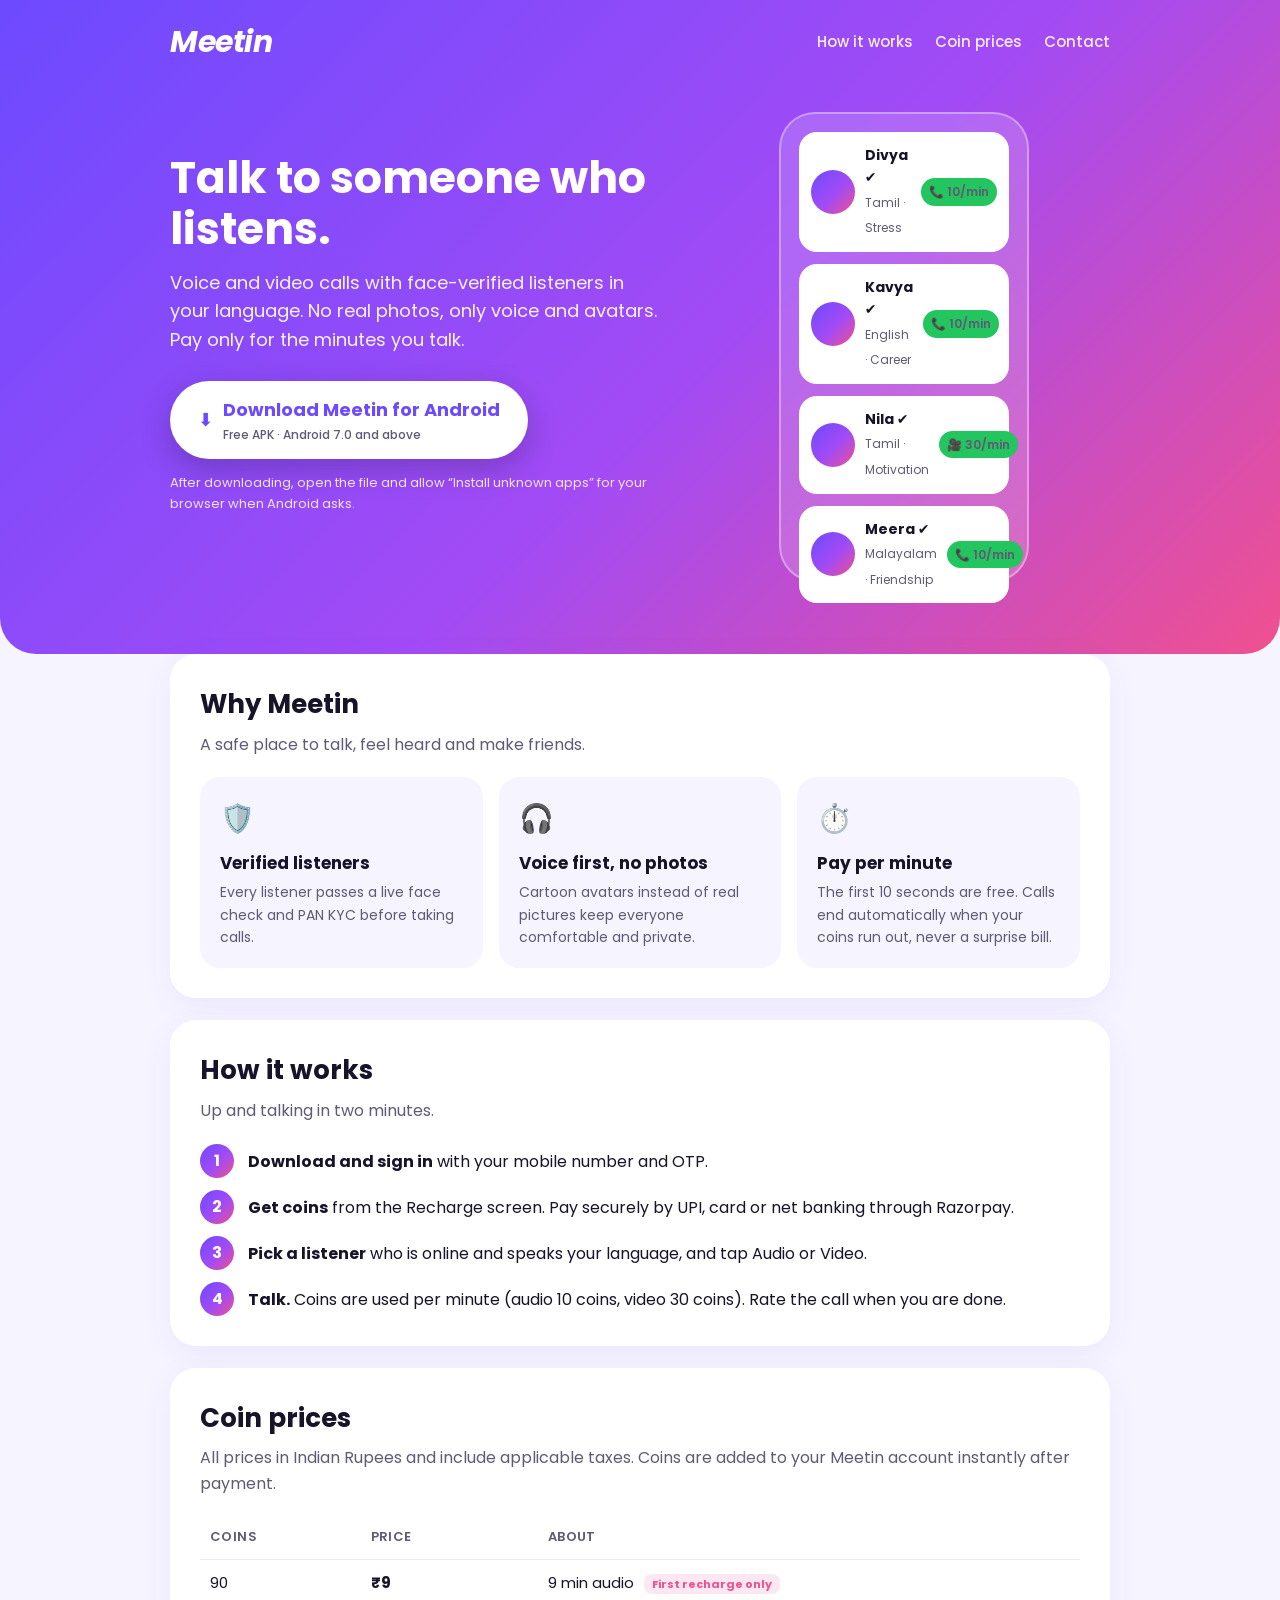
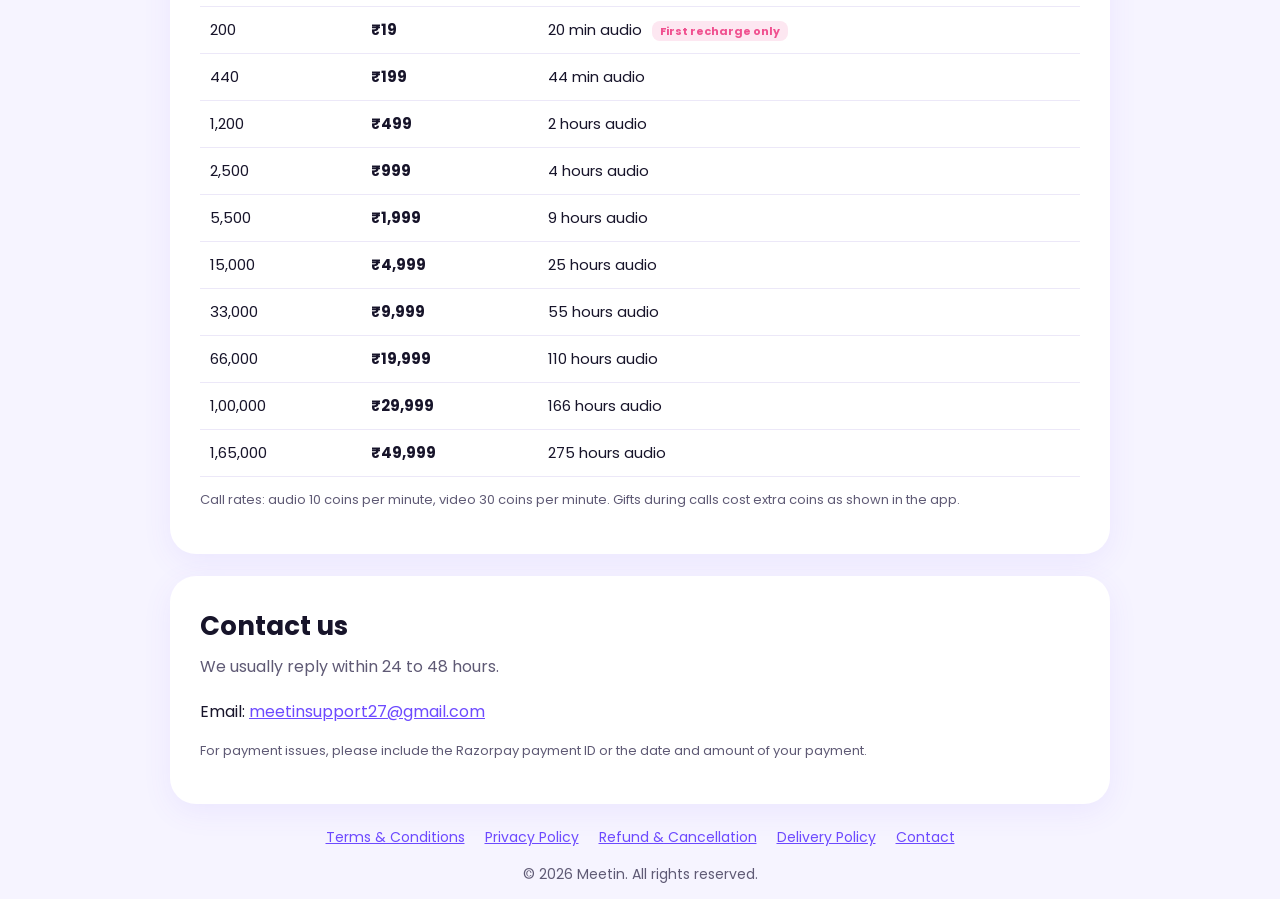
==== index.html @ 4bef17a9 "Meetin download page and policies Co-Authored-By: Claude Opus 5.5 <noreply@anthropic.com>" ====
<!doctype html>
<html lang="en">
<head>
  <meta charset="utf-8">
  <meta name="viewport" content="width=device-width, initial-scale=1">
  <title>Meetin – Talk to verified listeners</title>
  <meta name="description" content="Meetin is a voice and video talk app. Talk to face-verified listeners in Tamil, English, Hindi, Telugu, Malayalam and Kannada. Pay only for the minutes you talk.">
  <link rel="preconnect" href="https://fonts.googleapis.com">
  <link href="https://fonts.googleapis.com/css2?family=Poppins:wght@400;500;600;700&display=swap" rel="stylesheet">
  <link rel="stylesheet" href="style.css">
</head>
<body>
  <header class="top">
    <div class="wrap">
      <nav class="nav">
        <a class="brand" href="./">Meetin</a>
        <div>
          <a class="link" href="#how">How it works</a>
          <a class="link" href="#pricing">Coin prices</a>
          <a class="link" href="#contact">Contact</a>
        </div>
      </nav>
      <div class="hero">
        <div>
          <h1>Talk to someone who listens.</h1>
          <p>Voice and video calls with face-verified listeners in your language. No real photos, only voice and avatars. Pay only for the minutes you talk.</p>
          <a class="download" href="https://github.com/vaunvarun/meetin-download/releases/latest/download/Meetin.apk">
            ⬇ <span>Download Meetin for Android<small>Free APK · Android 7.0 and above</small></span>
          </a>
          <p class="note">After downloading, open the file and allow “Install unknown apps” for your browser when Android asks.</p>
        </div>
        <div class="phone" aria-hidden="true">
          <div class="tile"><div class="dot"></div><div><b>Divya ✔</b><span>Tamil · Stress</span></div><span class="call">📞 10/min</span></div>
          <div class="tile"><div class="dot"></div><div><b>Kavya ✔</b><span>English · Career</span></div><span class="call">📞 10/min</span></div>
          <div class="tile"><div class="dot"></div><div><b>Nila ✔</b><span>Tamil · Motivation</span></div><span class="call">🎥 30/min</span></div>
          <div class="tile"><div class="dot"></div><div><b>Meera ✔</b><span>Malayalam · Friendship</span></div><span class="call">📞 10/min</span></div>
        </div>
      </div>
    </div>
  </header>

  <main class="wrap">
    <section class="card">
      <h2>Why Meetin</h2>
      <p class="sub">A safe place to talk, feel heard and make friends.</p>
      <div class="grid3">
        <div class="feature"><div class="icon">🛡️</div><h3>Verified listeners</h3><p>Every listener passes a live face check and PAN KYC before taking calls.</p></div>
        <div class="feature"><div class="icon">🎧</div><h3>Voice first, no photos</h3><p>Cartoon avatars instead of real pictures keep everyone comfortable and private.</p></div>
        <div class="feature"><div class="icon">⏱️</div><h3>Pay per minute</h3><p>The first 10 seconds are free. Calls end automatically when your coins run out, never a surprise bill.</p></div>
      </div>
    </section>

    <section class="card" id="how">
      <h2>How it works</h2>
      <p class="sub">Up and talking in two minutes.</p>
      <div class="steps">
        <div class="step"><p><b>Download and sign in</b> with your mobile number and OTP.</p></div>
        <div class="step"><p><b>Get coins</b> from the Recharge screen. Pay securely by UPI, card or net banking through Razorpay.</p></div>
        <div class="step"><p><b>Pick a listener</b> who is online and speaks your language, and tap Audio or Video.</p></div>
        <div class="step"><p><b>Talk.</b> Coins are used per minute (audio 10 coins, video 30 coins). Rate the call when you are done.</p></div>
      </div>
    </section>

    <section class="card" id="pricing">
      <h2>Coin prices</h2>
      <p class="sub">All prices in Indian Rupees and include applicable taxes. Coins are added to your Meetin account instantly after payment.</p>
      <table>
        <thead><tr><th>Coins</th><th>Price</th><th>About</th></tr></thead>
        <tbody>
          <tr><td>90</td><td class="price">₹9</td><td>9 min audio <span class="tag">First recharge only</span></td></tr>
          <tr><td>200</td><td class="price">₹19</td><td>20 min audio <span class="tag">First recharge only</span></td></tr>
          <tr><td>440</td><td class="price">₹199</td><td>44 min audio</td></tr>
          <tr><td>1,200</td><td class="price">₹499</td><td>2 hours audio</td></tr>
          <tr><td>2,500</td><td class="price">₹999</td><td>4 hours audio</td></tr>
          <tr><td>5,500</td><td class="price">₹1,999</td><td>9 hours audio</td></tr>
          <tr><td>15,000</td><td class="price">₹4,999</td><td>25 hours audio</td></tr>
          <tr><td>33,000</td><td class="price">₹9,999</td><td>55 hours audio</td></tr>
          <tr><td>66,000</td><td class="price">₹19,999</td><td>110 hours audio</td></tr>
          <tr><td>1,00,000</td><td class="price">₹29,999</td><td>166 hours audio</td></tr>
          <tr><td>1,65,000</td><td class="price">₹49,999</td><td>275 hours audio</td></tr>
        </tbody>
      </table>
      <p class="small">Call rates: audio 10 coins per minute, video 30 coins per minute. Gifts during calls cost extra coins as shown in the app.</p>
    </section>

    <section class="card" id="contact">
      <h2>Contact us</h2>
      <p class="sub">We usually reply within 24 to 48 hours.</p>
      <p>Email: <a href="mailto:meetinsupport27@gmail.com">meetinsupport27@gmail.com</a></p>
      <p class="small">For payment issues, please include the Razorpay payment ID or the date and amount of your payment.</p>
    </section>
  </main>

  <footer class="wrap">
    <p>
      <a href="terms.html">Terms &amp; Conditions</a>
      <a href="privacy.html">Privacy Policy</a>
      <a href="refund.html">Refund &amp; Cancellation</a>
      <a href="delivery.html">Delivery Policy</a>
      <a href="#contact">Contact</a>
    </p>
    <p>© 2026 Meetin. All rights reserved.</p>
  </footer>
</body>
</html>
---- style.css ----
:root {
  --violet: #6d4aff;
  --purple: #a24bf5;
  --pink: #f0508f;
  --ink: #17142a;
  --dim: #5f5a75;
  --bg: #f6f4ff;
  --card: #ffffff;
  --line: #ece8f8;
  --gradient: linear-gradient(135deg, var(--violet), var(--purple) 55%, var(--pink));
}
* { box-sizing: border-box; }
html { scroll-behavior: smooth; }
body {
  margin: 0;
  font-family: "Poppins", system-ui, -apple-system, "Segoe UI", sans-serif;
  color: var(--ink);
  background: var(--bg);
  line-height: 1.6;
}
a { color: var(--violet); }
.wrap { max-width: 980px; margin: 0 auto; padding: 0 20px; }

header.top { background: var(--gradient); color: #fff; padding: 18px 0 72px; border-radius: 0 0 36px 36px; }
.nav { display: flex; align-items: center; justify-content: space-between; gap: 12px; }
.brand { font-size: 30px; font-weight: 700; font-style: italic; letter-spacing: -0.5px; color: #fff; text-decoration: none; }
.nav a.link { color: #fff; opacity: 0.9; text-decoration: none; font-weight: 500; margin-left: 18px; font-size: 15px; }
.hero { display: grid; grid-template-columns: 1.2fr 1fr; gap: 32px; align-items: center; margin-top: 46px; }
.hero h1 { font-size: 44px; line-height: 1.15; margin: 0 0 14px; }
.hero p { font-size: 18px; opacity: 0.92; margin: 0 0 26px; }
.download {
  display: inline-flex; align-items: center; gap: 10px; background: #fff; color: var(--violet);
  font-weight: 700; font-size: 18px; padding: 15px 28px; border-radius: 40px; text-decoration: none;
  box-shadow: 0 10px 30px rgba(23, 20, 42, 0.25);
}
.download small { display: block; font-weight: 500; font-size: 12px; color: var(--dim); }
.hero .note { font-size: 13px; opacity: 0.85; margin-top: 14px; }
.phone {
  justify-self: center; width: 250px; height: 470px; border-radius: 36px; background: rgba(255, 255, 255, 0.16);
  border: 2px solid rgba(255, 255, 255, 0.35); padding: 18px; display: flex; flex-direction: column; gap: 12px;
}
.phone .tile { background: #fff; border-radius: 18px; padding: 12px; color: var(--ink); display: flex; gap: 10px; align-items: center; }
.phone .dot { width: 44px; height: 44px; border-radius: 50%; background: var(--gradient); flex: none; }
.phone .tile b { display: block; font-size: 14px; }
.phone .tile span { font-size: 12px; color: var(--dim); }
.phone .call { margin-left: auto; background: #22c55e; color: #fff; font-size: 11px; font-weight: 600; border-radius: 14px; padding: 4px 8px; white-space: nowrap; }

main { margin-top: -40px; }
section.card { background: var(--card); border-radius: 26px; padding: 30px; margin-bottom: 22px; box-shadow: 0 8px 30px rgba(109, 74, 255, 0.08); }
section.card h2 { margin: 0 0 6px; font-size: 26px; }
section.card > p.sub { color: var(--dim); margin: 0 0 20px; }
.grid3 { display: grid; grid-template-columns: repeat(3, 1fr); gap: 16px; }
.feature { background: var(--bg); border-radius: 20px; padding: 20px; }
.feature .icon { font-size: 28px; }
.feature h3 { margin: 8px 0 4px; font-size: 17px; }
.feature p { margin: 0; color: var(--dim); font-size: 14px; }
.steps { counter-reset: step; display: grid; gap: 12px; }
.step { display: flex; gap: 14px; align-items: flex-start; }
.step::before {
  counter-increment: step; content: counter(step); flex: none; width: 34px; height: 34px; border-radius: 50%;
  background: var(--gradient); color: #fff; font-weight: 700; display: grid; place-items: center;
}
.step p { margin: 5px 0 0; }
table { width: 100%; border-collapse: collapse; font-size: 15px; }
th, td { text-align: left; padding: 11px 10px; border-bottom: 1px solid var(--line); }
th { color: var(--dim); font-weight: 600; font-size: 13px; text-transform: uppercase; letter-spacing: 0.4px; }
td.price { font-weight: 700; }
.tag { background: #fde7f1; color: var(--pink); font-size: 11px; font-weight: 700; border-radius: 8px; padding: 2px 8px; margin-left: 6px; }
.small { color: var(--dim); font-size: 13px; }
footer { padding: 30px 0 50px; text-align: center; color: var(--dim); font-size: 14px; }
footer a { margin: 0 8px; }

.doc { background: var(--card); border-radius: 26px; padding: 34px; margin: -40px auto 30px; box-shadow: 0 8px 30px rgba(109, 74, 255, 0.08); }
.doc h1 { margin-top: 0; }
.doc h2 { font-size: 19px; margin-top: 26px; }
.doc p, .doc li { color: #3b3752; }
header.top.slim { padding-bottom: 70px; }

@media (max-width: 760px) {
  .hero { grid-template-columns: 1fr; margin-top: 30px; }
  .hero h1 { font-size: 34px; }
  .phone { display: none; }
  .grid3 { grid-template-columns: 1fr; }
  .nav a.link { display: none; }
  section.card, .doc { padding: 22px; border-radius: 22px; }
  th, td { padding: 9px 6px; font-size: 14px; }
}
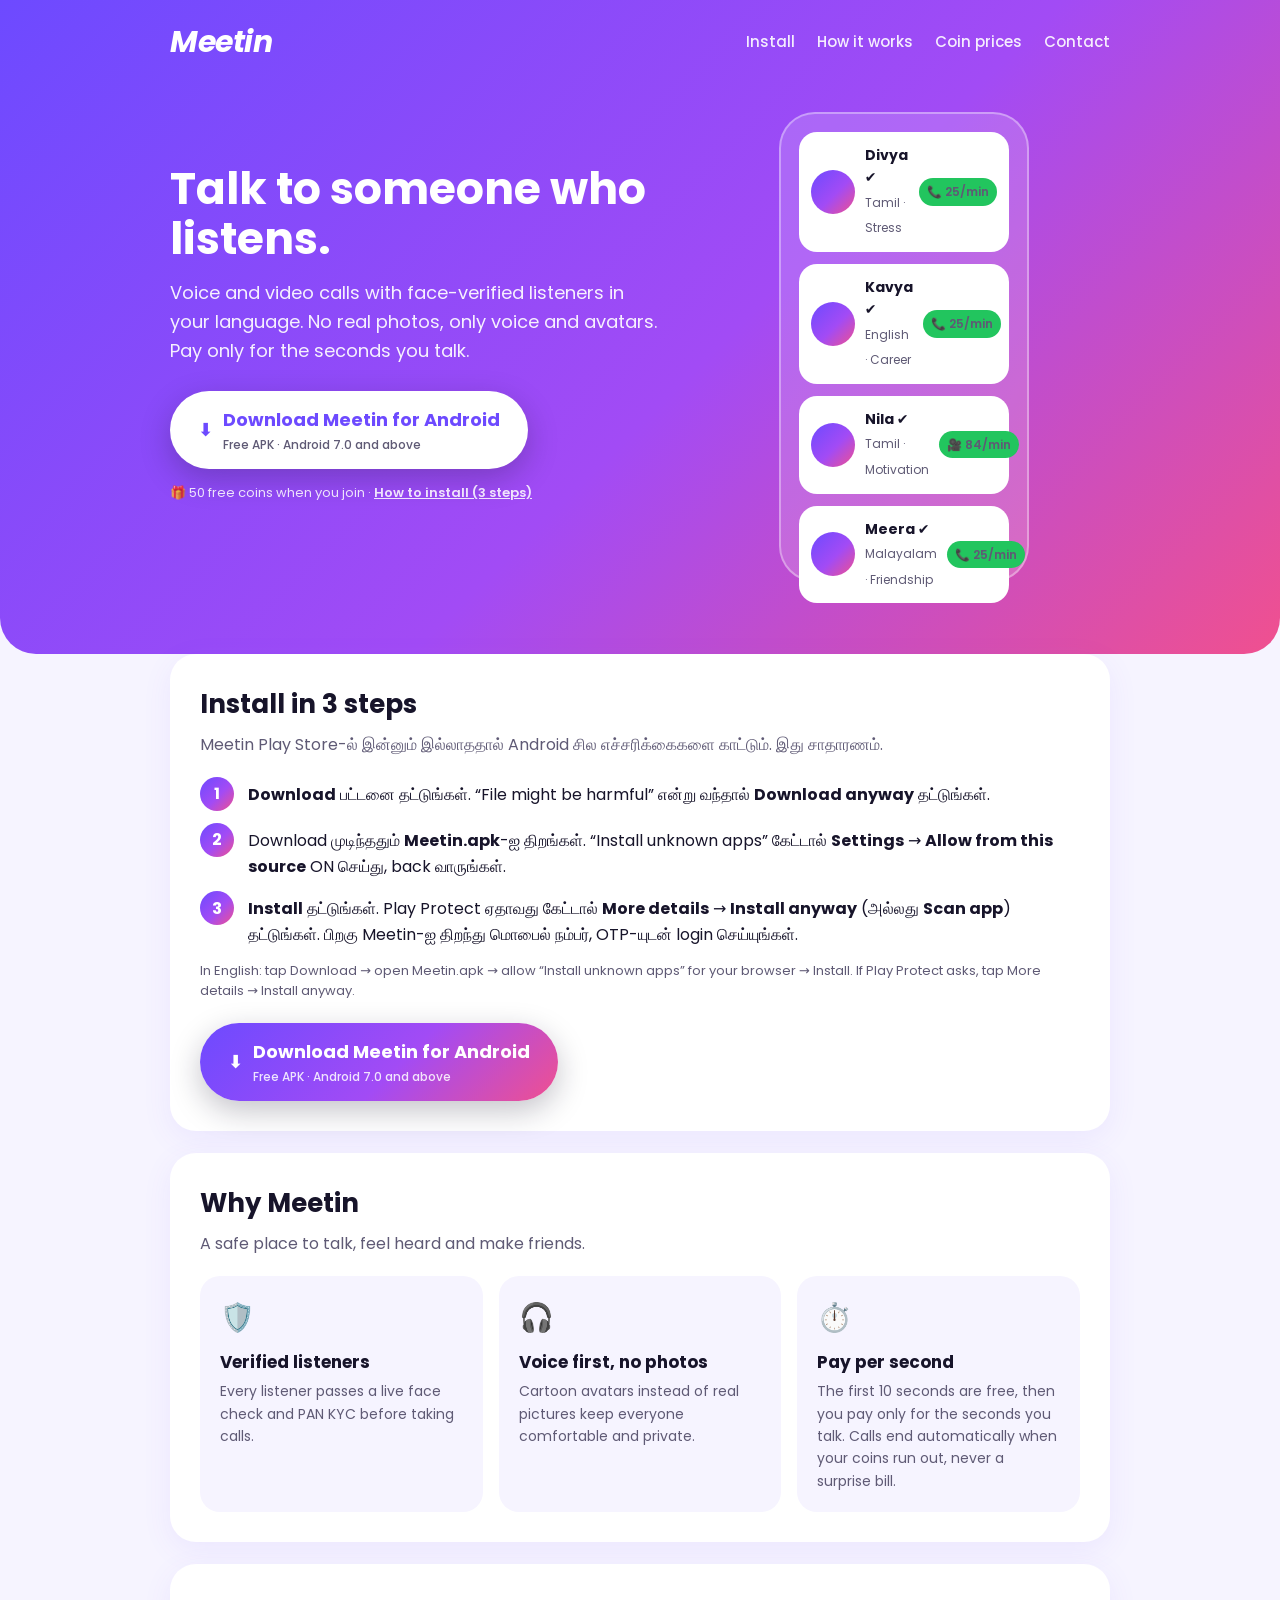
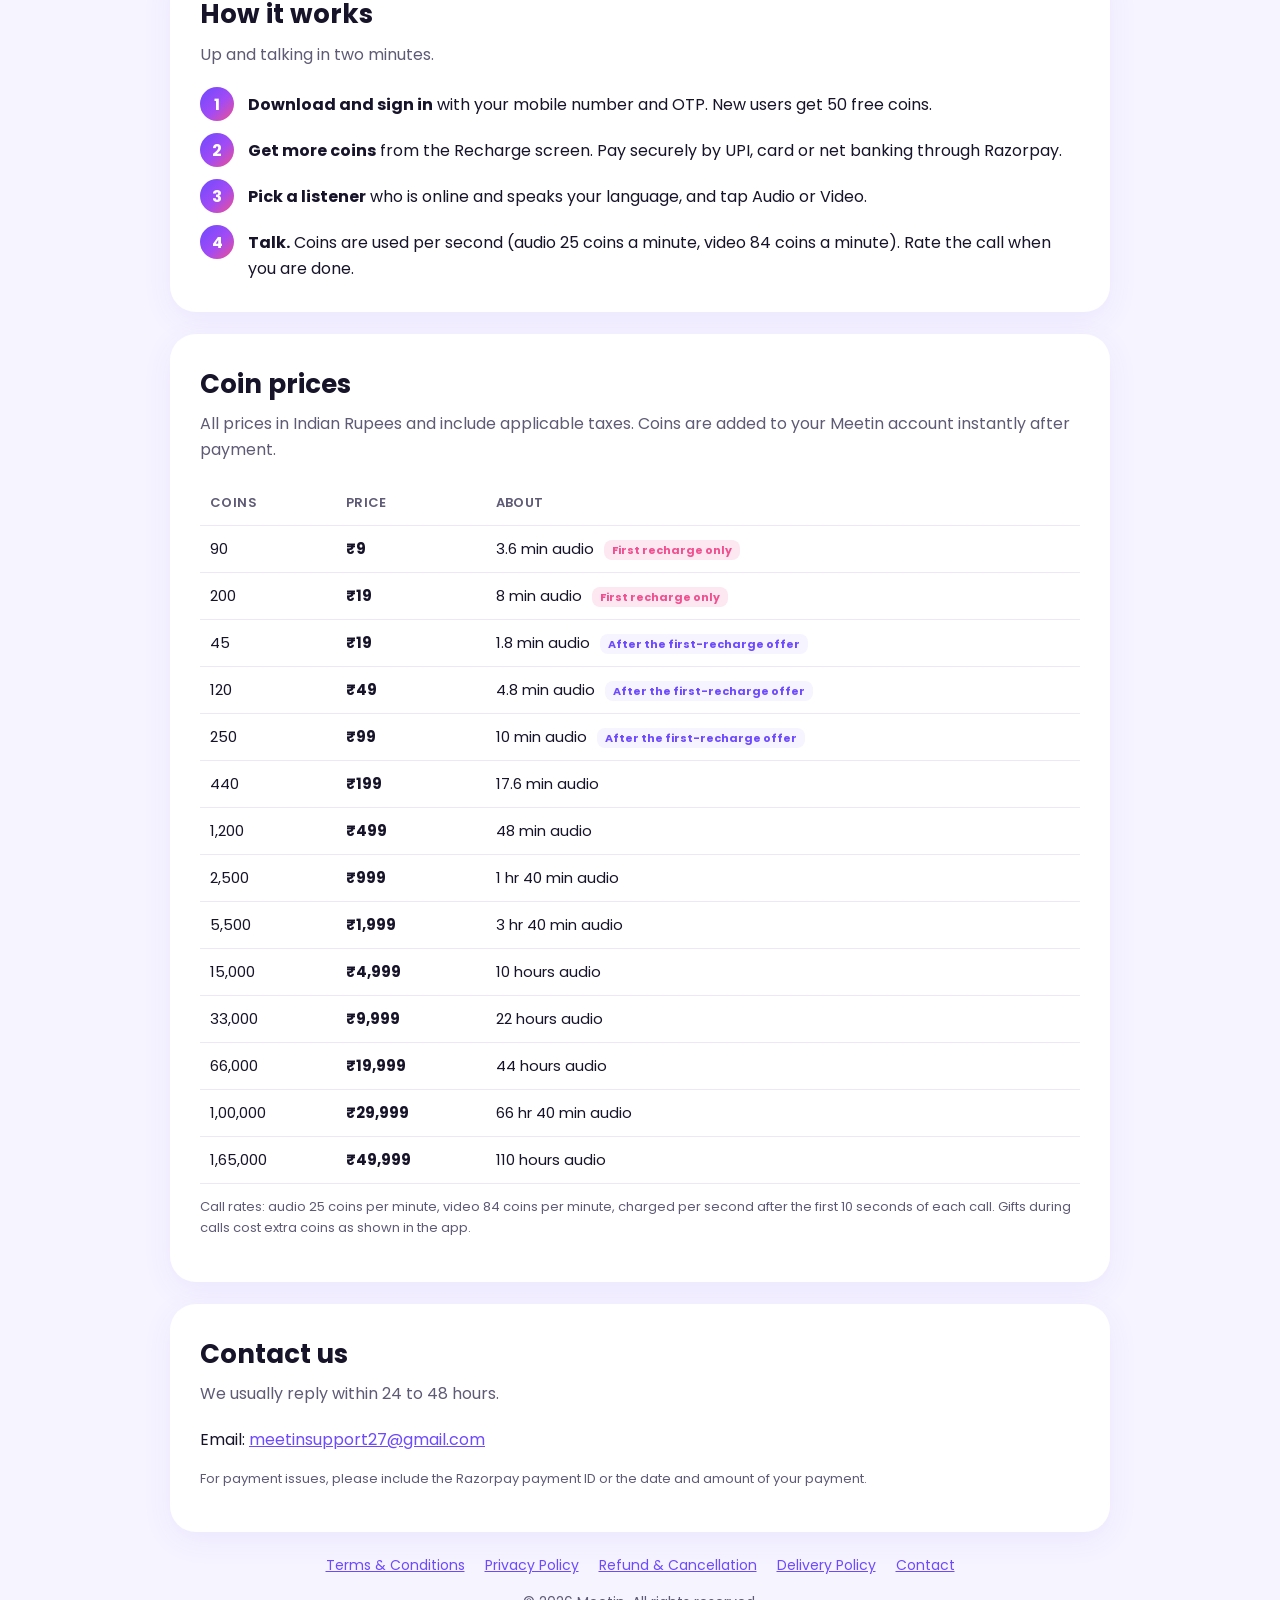
==== commit 672988f6: "Install help for Instagram and Facebook visitors, current call prices Inside the Instagram/Facebook " ====
--- a/index.html
+++ b/index.html
@@ -4,7 +4,7 @@
   <meta charset="utf-8">
   <meta name="viewport" content="width=device-width, initial-scale=1">
   <title>Meetin – Talk to verified listeners</title>
-  <meta name="description" content="Meetin is a voice and video talk app. Talk to face-verified listeners in Tamil, English, Hindi, Telugu, Malayalam and Kannada. Pay only for the minutes you talk.">
+  <meta name="description" content="Meetin is a voice and video talk app. Talk to face-verified listeners in Tamil, English, Hindi, Telugu, Malayalam and Kannada. New users get 50 free coins, and you pay only for the seconds you talk.">
   <link rel="preconnect" href="https://fonts.googleapis.com">
   <link href="https://fonts.googleapis.com/css2?family=Poppins:wght@400;500;600;700&display=swap" rel="stylesheet">
   <link rel="stylesheet" href="style.css">
@@ -15,6 +15,7 @@
       <nav class="nav">
         <a class="brand" href="./">Meetin</a>
         <div>
+          <a class="link" href="#install">Install</a>
           <a class="link" href="#how">How it works</a>
           <a class="link" href="#pricing">Coin prices</a>
           <a class="link" href="#contact">Contact</a>
@@ -23,30 +24,48 @@
       <div class="hero">
         <div>
           <h1>Talk to someone who listens.</h1>
-          <p>Voice and video calls with face-verified listeners in your language. No real photos, only voice and avatars. Pay only for the minutes you talk.</p>
-          <a class="download" href="https://github.com/vaunvarun/meetin-download/releases/latest/download/Meetin.apk">
-            ⬇ <span>Download Meetin for Android<small>Free APK · Android 7.0 and above</small></span>
+          <p>Voice and video calls with face-verified listeners in your language. No real photos, only voice and avatars. Pay only for the seconds you talk.</p>
+          <a class="download" href="https://github.com/meetin-app/meetin-app.github.io/releases/latest/download/Meetin.apk">
+            ⬇ <span><span class="label">Download Meetin for Android</span><small>Free APK · Android 7.0 and above</small></span>
           </a>
-          <p class="note">After downloading, open the file and allow “Install unknown apps” for your browser when Android asks.</p>
+          <p class="note in-app-note">📲 Instagram / Facebook உள்ளே APK download சரியாக ஆகாது. மேலே உள்ள பட்டன் Chrome-ல் திறந்து download செய்யும். Chrome திறக்கவில்லையா? மேலே ⋮ → <b>Open in Chrome</b> தட்டுங்கள்.</p>
+          <p class="note ios-note">Meetin is available for Android phones only for now.</p>
+          <p class="note">🎁 50 free coins when you join · <a href="#install">How to install (3 steps)</a></p>
         </div>
         <div class="phone" aria-hidden="true">
-          <div class="tile"><div class="dot"></div><div><b>Divya ✔</b><span>Tamil · Stress</span></div><span class="call">📞 10/min</span></div>
-          <div class="tile"><div class="dot"></div><div><b>Kavya ✔</b><span>English · Career</span></div><span class="call">📞 10/min</span></div>
-          <div class="tile"><div class="dot"></div><div><b>Nila ✔</b><span>Tamil · Motivation</span></div><span class="call">🎥 30/min</span></div>
-          <div class="tile"><div class="dot"></div><div><b>Meera ✔</b><span>Malayalam · Friendship</span></div><span class="call">📞 10/min</span></div>
+          <div class="tile"><div class="dot"></div><div><b>Divya ✔</b><span>Tamil · Stress</span></div><span class="call">📞 25/min</span></div>
+          <div class="tile"><div class="dot"></div><div><b>Kavya ✔</b><span>English · Career</span></div><span class="call">📞 25/min</span></div>
+          <div class="tile"><div class="dot"></div><div><b>Nila ✔</b><span>Tamil · Motivation</span></div><span class="call">🎥 84/min</span></div>
+          <div class="tile"><div class="dot"></div><div><b>Meera ✔</b><span>Malayalam · Friendship</span></div><span class="call">📞 25/min</span></div>
         </div>
       </div>
     </div>
   </header>
 
   <main class="wrap">
+    <section class="card" id="install">
+      <h2>Install in 3 steps</h2>
+      <p class="sub">Meetin Play Store-ல் இன்னும் இல்லாததால் Android சில எச்சரிக்கைகளை காட்டும். இது சாதாரணம்.</p>
+      <p class="auto-note">⬇ Download தொடங்குகிறது… (Your download is starting)</p>
+      <div class="steps">
+        <div class="step"><p><b>Download</b> பட்டனை தட்டுங்கள். “File might be harmful” என்று வந்தால் <b>Download anyway</b> தட்டுங்கள்.</p></div>
+        <div class="step"><p>Download முடிந்ததும் <b>Meetin.apk</b>-ஐ திறங்கள். “Install unknown apps” கேட்டால் <b>Settings</b> → <b>Allow from this source</b> ON செய்து, back வாருங்கள்.</p></div>
+        <div class="step"><p><b>Install</b> தட்டுங்கள். Play Protect ஏதாவது கேட்டால் <b>More details</b> → <b>Install anyway</b> (அல்லது <b>Scan app</b>) தட்டுங்கள். பிறகு Meetin-ஐ திறந்து மொபைல் நம்பர், OTP-யுடன் login செய்யுங்கள்.</p></div>
+      </div>
+      <p class="small">In English: tap Download → open Meetin.apk → allow “Install unknown apps” for your browser → Install. If Play Protect asks, tap More details → Install anyway.</p>
+      <a class="download solid" href="https://github.com/meetin-app/meetin-app.github.io/releases/latest/download/Meetin.apk">
+        ⬇ <span><span class="label">Download Meetin for Android</span><small>Free APK · Android 7.0 and above</small></span>
+      </a>
+      <p class="small ios-note">Meetin is available for Android phones only for now.</p>
+    </section>
+
     <section class="card">
       <h2>Why Meetin</h2>
       <p class="sub">A safe place to talk, feel heard and make friends.</p>
       <div class="grid3">
         <div class="feature"><div class="icon">🛡️</div><h3>Verified listeners</h3><p>Every listener passes a live face check and PAN KYC before taking calls.</p></div>
         <div class="feature"><div class="icon">🎧</div><h3>Voice first, no photos</h3><p>Cartoon avatars instead of real pictures keep everyone comfortable and private.</p></div>
-        <div class="feature"><div class="icon">⏱️</div><h3>Pay per minute</h3><p>The first 10 seconds are free. Calls end automatically when your coins run out, never a surprise bill.</p></div>
+        <div class="feature"><div class="icon">⏱️</div><h3>Pay per second</h3><p>The first 10 seconds are free, then you pay only for the seconds you talk. Calls end automatically when your coins run out, never a surprise bill.</p></div>
       </div>
     </section>
 
@@ -54,10 +73,10 @@
       <h2>How it works</h2>
       <p class="sub">Up and talking in two minutes.</p>
       <div class="steps">
-        <div class="step"><p><b>Download and sign in</b> with your mobile number and OTP.</p></div>
-        <div class="step"><p><b>Get coins</b> from the Recharge screen. Pay securely by UPI, card or net banking through Razorpay.</p></div>
+        <div class="step"><p><b>Download and sign in</b> with your mobile number and OTP. New users get 50 free coins.</p></div>
+        <div class="step"><p><b>Get more coins</b> from the Recharge screen. Pay securely by UPI, card or net banking through Razorpay.</p></div>
         <div class="step"><p><b>Pick a listener</b> who is online and speaks your language, and tap Audio or Video.</p></div>
-        <div class="step"><p><b>Talk.</b> Coins are used per minute (audio 10 coins, video 30 coins). Rate the call when you are done.</p></div>
+        <div class="step"><p><b>Talk.</b> Coins are used per second (audio 25 coins a minute, video 84 coins a minute). Rate the call when you are done.</p></div>
       </div>
     </section>
 
@@ -67,20 +86,23 @@
       <table>
         <thead><tr><th>Coins</th><th>Price</th><th>About</th></tr></thead>
         <tbody>
-          <tr><td>90</td><td class="price">₹9</td><td>9 min audio <span class="tag">First recharge only</span></td></tr>
-          <tr><td>200</td><td class="price">₹19</td><td>20 min audio <span class="tag">First recharge only</span></td></tr>
-          <tr><td>440</td><td class="price">₹199</td><td>44 min audio</td></tr>
-          <tr><td>1,200</td><td class="price">₹499</td><td>2 hours audio</td></tr>
-          <tr><td>2,500</td><td class="price">₹999</td><td>4 hours audio</td></tr>
-          <tr><td>5,500</td><td class="price">₹1,999</td><td>9 hours audio</td></tr>
-          <tr><td>15,000</td><td class="price">₹4,999</td><td>25 hours audio</td></tr>
-          <tr><td>33,000</td><td class="price">₹9,999</td><td>55 hours audio</td></tr>
-          <tr><td>66,000</td><td class="price">₹19,999</td><td>110 hours audio</td></tr>
-          <tr><td>1,00,000</td><td class="price">₹29,999</td><td>166 hours audio</td></tr>
-          <tr><td>1,65,000</td><td class="price">₹49,999</td><td>275 hours audio</td></tr>
+          <tr><td>90</td><td class="price">₹9</td><td>3.6 min audio <span class="tag">First recharge only</span></td></tr>
+          <tr><td>200</td><td class="price">₹19</td><td>8 min audio <span class="tag">First recharge only</span></td></tr>
+          <tr><td>45</td><td class="price">₹19</td><td>1.8 min audio <span class="tag soft">After the first-recharge offer</span></td></tr>
+          <tr><td>120</td><td class="price">₹49</td><td>4.8 min audio <span class="tag soft">After the first-recharge offer</span></td></tr>
+          <tr><td>250</td><td class="price">₹99</td><td>10 min audio <span class="tag soft">After the first-recharge offer</span></td></tr>
+          <tr><td>440</td><td class="price">₹199</td><td>17.6 min audio</td></tr>
+          <tr><td>1,200</td><td class="price">₹499</td><td>48 min audio</td></tr>
+          <tr><td>2,500</td><td class="price">₹999</td><td>1 hr 40 min audio</td></tr>
+          <tr><td>5,500</td><td class="price">₹1,999</td><td>3 hr 40 min audio</td></tr>
+          <tr><td>15,000</td><td class="price">₹4,999</td><td>10 hours audio</td></tr>
+          <tr><td>33,000</td><td class="price">₹9,999</td><td>22 hours audio</td></tr>
+          <tr><td>66,000</td><td class="price">₹19,999</td><td>44 hours audio</td></tr>
+          <tr><td>1,00,000</td><td class="price">₹29,999</td><td>66 hr 40 min audio</td></tr>
+          <tr><td>1,65,000</td><td class="price">₹49,999</td><td>110 hours audio</td></tr>
         </tbody>
       </table>
-      <p class="small">Call rates: audio 10 coins per minute, video 30 coins per minute. Gifts during calls cost extra coins as shown in the app.</p>
+      <p class="small">Call rates: audio 25 coins per minute, video 84 coins per minute, charged per second after the first 10 seconds of each call. Gifts during calls cost extra coins as shown in the app.</p>
     </section>
 
     <section class="card" id="contact">
@@ -101,5 +123,37 @@
     </p>
     <p>© 2026 Meetin. All rights reserved.</p>
   </footer>
+
+  <script>
+    // Inside the Instagram / Facebook browser an APK download often fails or can't be found afterwards, so there
+    // the Download buttons reopen this page in Chrome, which starts the download. iPhones get a note instead.
+    (function () {
+      var ua = navigator.userAgent || '';
+      var body = document.body;
+      var apk = 'https://github.com/meetin-app/meetin-app.github.io/releases/latest/download/Meetin.apk';
+      if (/iPhone|iPad|iPod/i.test(ua)) { body.classList.add('ios'); return; }
+      var inApp = /Android/i.test(ua) && /Instagram|FBAN|FBAV|FB_IAB|Messenger|; wv\)/i.test(ua);
+      if (inApp) {
+        body.classList.add('in-app');
+        var page = 'meetin-app.github.io/?download=1';
+        var intent = 'intent://' + page + '#Intent;scheme=https;package=com.android.chrome;S.browser_fallback_url=' +
+          encodeURIComponent('https://' + page) + ';end';
+        var links = document.querySelectorAll('a.download');
+        for (var i = 0; i < links.length; i++) {
+          links[i].href = intent;
+          var label = links[i].querySelector('.label');
+          if (label) label.textContent = 'Download in Chrome';
+        }
+      }
+      if (/[?&]download=1/.test(location.search)) {
+        var install = document.getElementById('install');
+        if (install) install.scrollIntoView();
+        if (!inApp) {
+          body.classList.add('auto-download');
+          setTimeout(function () { location.href = apk; }, 800);
+        }
+      }
+    })();
+  </script>
 </body>
 </html>
--- a/style.css
+++ b/style.css
@@ -35,6 +35,15 @@
 }
 .download small { display: block; font-weight: 500; font-size: 12px; color: var(--dim); }
 .hero .note { font-size: 13px; opacity: 0.85; margin-top: 14px; }
+.hero .note a { color: #fff; font-weight: 600; }
+.download.solid { background: var(--gradient); color: #fff; margin-top: 8px; }
+.download.solid small { color: rgba(255, 255, 255, 0.85); }
+/* Shown only where they apply: inside Instagram / Facebook, on iPhones, and while the download starts. */
+.in-app-note, .ios-note, .auto-note { display: none; }
+body.in-app .in-app-note, body.ios .ios-note, body.auto-download .auto-note { display: block; }
+body.ios a.download { display: none; }
+.hero .in-app-note { opacity: 1; background: rgba(255, 255, 255, 0.18); border-radius: 14px; padding: 10px 14px; font-size: 14px; }
+.auto-note { background: #ecfdf3; color: #15803d; border-radius: 14px; padding: 10px 14px; font-weight: 600; }
 .phone {
   justify-self: center; width: 250px; height: 470px; border-radius: 36px; background: rgba(255, 255, 255, 0.16);
   border: 2px solid rgba(255, 255, 255, 0.35); padding: 18px; display: flex; flex-direction: column; gap: 12px;
@@ -66,6 +75,7 @@
 th { color: var(--dim); font-weight: 600; font-size: 13px; text-transform: uppercase; letter-spacing: 0.4px; }
 td.price { font-weight: 700; }
 .tag { background: #fde7f1; color: var(--pink); font-size: 11px; font-weight: 700; border-radius: 8px; padding: 2px 8px; margin-left: 6px; }
+.tag.soft { background: var(--bg); color: var(--violet); }
 .small { color: var(--dim); font-size: 13px; }
 footer { padding: 30px 0 50px; text-align: center; color: var(--dim); font-size: 14px; }
 footer a { margin: 0 8px; }
